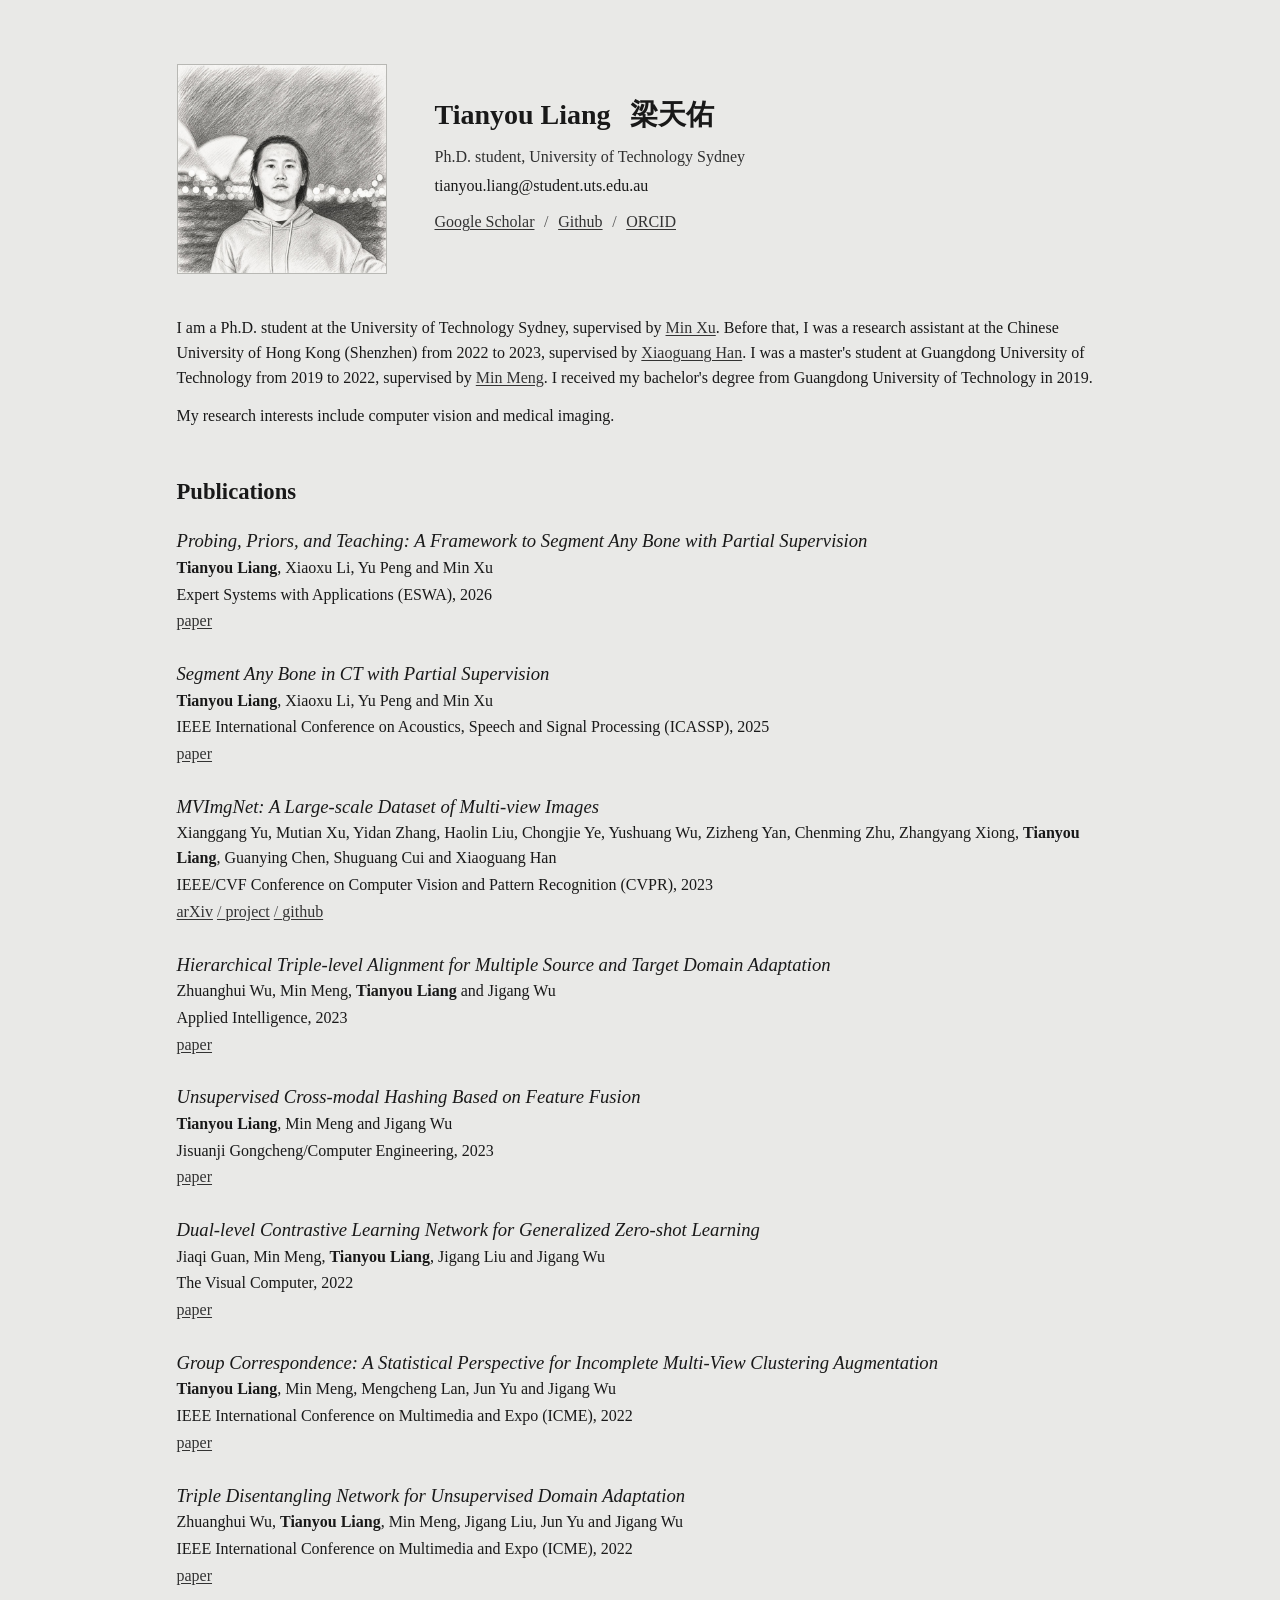
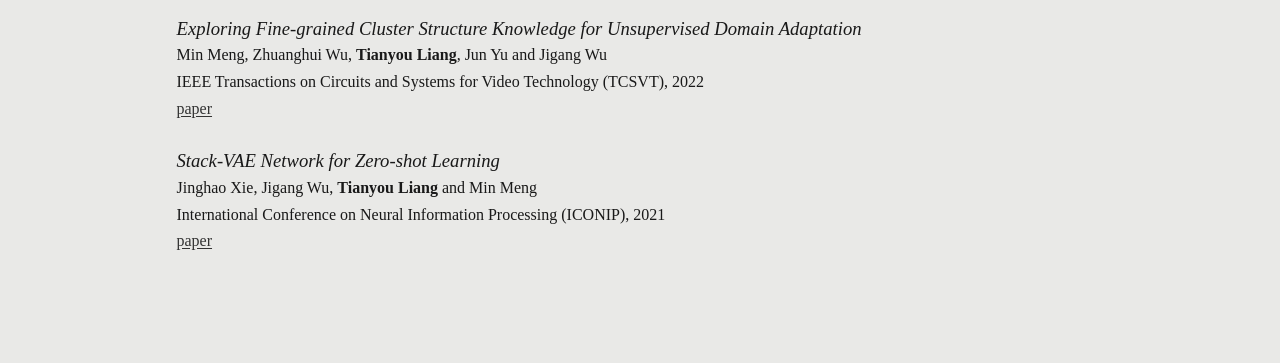
==== index.html @ b24a8543 "v1 of my personal page" ====
<!doctype html>
<html lang="en">
  <head>
    <meta charset="utf-8">
    <meta name="viewport" content="width=device-width, initial-scale=1">
    <meta name="description" content="Tianyou Liang — Ph.D. student at the University of Technology Sydney.">
    <title>Tianyou Liang</title>
    <link rel="stylesheet" href="styles.css?v=20260820">
  </head>
  <body>
    <main>
      <header class="profile">
        <a class="portrait-link" href="colourful.html" aria-label="Open the colourful page">
          <img class="portrait" src="asserts/sketch.jpg" alt="Sketch portrait of Tianyou Liang">
        </a>

        <div class="identity">
          <p class="name">
            Tianyou Liang
            <a class="chinese-name" href="blank.html" lang="zh-Hans" aria-label="梁天佑">梁天佑</a>
          </p>
          <p class="position">Ph.D. student, University of Technology Sydney</p>
          <p class="email">tianyou.liang@student.uts.edu.au</p>
          <p class="profile-links">
            <a href="https://scholar.google.com/citations?hl=en&amp;user=-hVMukkAAAAJ&amp;view_op=list_works&amp;sortby=pubdate&amp;inst=8615794581978883182">Google Scholar</a>
            <span class="separator" aria-hidden="true">/</span>
            <a href="https://github.com/iTomxy">Github</a>
            <span class="separator" aria-hidden="true">/</span>
            <a href="https://orcid.org/my-orcid?orcid=0000-0002-2213-3029">ORCID</a>
          </p>
        </div>
      </header>

      <section class="introduction" aria-label="Introduction">
        <p>
          I am a Ph.D. student at the University of Technology Sydney, supervised by
          <a href="https://scholar.google.com/citations?user=Ac6VCMkAAAAJ&amp;hl=en&amp;inst=8615794581978883182">Min Xu</a>.
          Before that, I was a research assistant at the Chinese University of Hong Kong (Shenzhen) from 2022 to 2023, supervised by
          <a href="https://scholar.google.com/citations?user=z-rqsR4AAAAJ&amp;hl=en&amp;inst=8615794581978883182">Xiaoguang Han</a>.
          I was a master's student at Guangdong University of Technology from 2019 to 2022, supervised by
          <a href="https://scholar.google.com/citations?hl=en&amp;user=vqMyI8sAAAAJ&amp;view_op=list_works&amp;sortby=pubdate&amp;inst=8615794581978883182">Min Meng</a>.
          I received my bachelor's degree from Guangdong University of Technology in 2019.
        </p>
        <p>
          My research interests include computer vision and medical imaging.
        </p>
      </section>

      <section aria-labelledby="publications-heading">
        <h1 class="section-heading" id="publications-heading">Publications</h1>

        <ol class="publication-list">
          <li class="publication">
            <p class="paper-title">Probing, Priors, and Teaching: A Framework to Segment Any Bone with Partial Supervision</p>
            <p class="paper-authors"><strong>Tianyou Liang</strong>, Xiaoxu Li, Yu Peng and Min Xu</p>
            <p class="paper-venue">Expert Systems with Applications (ESWA), 2026</p>
            <p class="paper-links">
              <a href="https://www.sciencedirect.com/science/article/pii/S095741742601674X">paper</a>
            </p>
          </li>

          <li class="publication">
            <p class="paper-title">Segment Any Bone in CT with Partial Supervision</p>
            <p class="paper-authors"><strong>Tianyou Liang</strong>, Xiaoxu Li, Yu Peng and Min Xu</p>
            <p class="paper-venue">IEEE International Conference on Acoustics, Speech and Signal Processing (ICASSP), 2025</p>
            <p class="paper-links">
              <a href="https://ieeexplore.ieee.org/abstract/document/10890755">paper</a>
            </p>
          </li>

          <li class="publication">
            <p class="paper-title">MVImgNet: A Large-scale Dataset of Multi-view Images</p>
            <p class="paper-authors">Xianggang Yu, Mutian Xu, Yidan Zhang, Haolin Liu, Chongjie Ye, Yushuang Wu, Zizheng Yan, Chenming Zhu, Zhangyang Xiong, <strong>Tianyou Liang</strong>, Guanying Chen, Shuguang Cui and Xiaoguang Han</p>
            <p class="paper-venue">IEEE/CVF Conference on Computer Vision and Pattern Recognition (CVPR), 2023</p>
            <p class="paper-links">
              <a href="https://arxiv.org/abs/2303.06042">arXiv</a>
              <a href="https://gaplab.cuhk.edu.cn/projects/MVImgNet/">project</a>
              <a href="https://github.com/GAP-LAB-CUHK-SZ/MVImgNet">github</a>
            </p>
          </li>

          <li class="publication">
            <p class="paper-title">Hierarchical Triple-level Alignment for Multiple Source and Target Domain Adaptation</p>
            <p class="paper-authors">Zhuanghui Wu, Min Meng, <strong>Tianyou Liang</strong> and Jigang Wu</p>
            <p class="paper-venue">Applied Intelligence, 2023</p>
            <p class="paper-links">
              <a href="https://link.springer.com/article/10.1007/s10489-022-03638-6">paper</a>
            </p>
          </li>

          <li class="publication">
            <p class="paper-title">Unsupervised Cross-modal Hashing Based on Feature Fusion</p>
            <p class="paper-authors"><strong>Tianyou Liang</strong>, Min Meng and Jigang Wu</p>
            <p class="paper-venue">Jisuanji Gongcheng/Computer Engineering, 2023</p>
            <p class="paper-links">
              <a href="https://gdut.cnpereading.com/en/publications/unsupervised-cross-modal-hashing-based-on-feature-fusion/">paper</a>
            </p>
          </li>

          <li class="publication">
            <p class="paper-title">Dual-level Contrastive Learning Network for Generalized Zero-shot Learning</p>
            <p class="paper-authors">Jiaqi Guan, Min Meng, <strong>Tianyou Liang</strong>, Jigang Liu and Jigang Wu</p>
            <p class="paper-venue">The Visual Computer, 2022</p>
            <p class="paper-links">
              <a href="https://link.springer.com/article/10.1007/s00371-022-02539-6">paper</a>
            </p>
          </li>

          <li class="publication">
            <p class="paper-title">Group Correspondence: A Statistical Perspective for Incomplete Multi-View Clustering Augmentation</p>
            <p class="paper-authors"><strong>Tianyou Liang</strong>, Min Meng, Mengcheng Lan, Jun Yu and Jigang Wu</p>
            <p class="paper-venue">IEEE International Conference on Multimedia and Expo (ICME), 2022</p>
            <p class="paper-links">
              <a href="https://ieeexplore.ieee.org/abstract/document/9859709/">paper</a>
            </p>
          </li>

          <li class="publication">
            <p class="paper-title">Triple Disentangling Network for Unsupervised Domain Adaptation</p>
            <p class="paper-authors">Zhuanghui Wu, <strong>Tianyou Liang</strong>, Min Meng, Jigang Liu, Jun Yu and Jigang Wu</p>
            <p class="paper-venue">IEEE International Conference on Multimedia and Expo (ICME), 2022</p>
            <p class="paper-links">
              <a href="https://ieeexplore.ieee.org/abstract/document/9859612/">paper</a>
            </p>
          </li>

          <li class="publication">
            <p class="paper-title">Exploring Fine-grained Cluster Structure Knowledge for Unsupervised Domain Adaptation</p>
            <p class="paper-authors">Min Meng, Zhuanghui Wu, <strong>Tianyou Liang</strong>, Jun Yu and Jigang Wu</p>
            <p class="paper-venue">IEEE Transactions on Circuits and Systems for Video Technology (TCSVT), 2022</p>
            <p class="paper-links">
              <a href="https://ieeexplore.ieee.org/abstract/document/9713837/">paper</a>
            </p>
          </li>

          <li class="publication">
            <p class="paper-title">Stack-VAE Network for Zero-shot Learning</p>
            <p class="paper-authors">Jinghao Xie, Jigang Wu, <strong>Tianyou Liang</strong> and Min Meng</p>
            <p class="paper-venue">International Conference on Neural Information Processing (ICONIP), 2021</p>
            <p class="paper-links">
              <a href="https://link.springer.com/chapter/10.1007/978-3-030-92273-3_21">paper</a>
            </p>
          </li>

          <!--
          Copy this item for each publication:

          <li class="publication">
            <p class="paper-title">Paper title</p>
            <p class="paper-authors">First Author, <strong>Tianyou Liang</strong>, Other Author</p>
            <p class="paper-venue">Venue, Year</p>
            <p class="paper-links">
              <a href="https://example.com/paper">Paper</a>
              <a href="https://example.com/code">Code</a>
              <a href="https://example.com/project">Project page</a>
            </p>
          </li>
          -->
        </ol>
      </section>
    </main>
  </body>
</html>
---- styles.css ----
:root {
  color-scheme: light;
  --ink: #191919;
  --muted-ink: #555;
  --paper: #e9e9e7;
  --rule: #c9c9c5;
}

* {
  box-sizing: border-box;
}

html {
  font-size: 16px;
}

body {
  margin: 0;
  overflow-x: hidden;
  background: var(--paper);
  color: var(--ink);
  font-family: "Times New Roman", Times, serif;
  font-size: 12pt;
  line-height: 1.55;
}

main {
  width: calc(100% - 48px);
  max-width: 927px;
  margin: 0 auto;
  padding: 64px 0 80px;
}

a {
  color: #333;
  text-underline-offset: 0.14em;
}

a:hover {
  color: #000;
}

.profile {
  display: grid;
  grid-template-columns: 210px 1fr;
  gap: 48px;
  align-items: center;
  margin-bottom: 42px;
}

.portrait-link {
  display: block;
  color: inherit;
  line-height: 0;
  text-decoration: none;
}

.portrait {
  display: block;
  width: 210px;
  height: 210px;
  border: 1px solid #b8b8b4;
  object-fit: cover;
}

.identity p {
  margin: 5px 0;
}

.identity {
  min-width: 0;
}

.identity .name {
  margin: 0 0 13px;
  font-size: 21pt;
  font-weight: 700;
  line-height: 1.2;
}

.identity .chinese-name {
  margin-left: 0.45em;
  color: inherit;
  text-decoration: none;
}

.identity .position {
  color: #2f2f2f;
  overflow-wrap: anywhere;
}

.identity .email {
  overflow-wrap: anywhere;
}

.identity .profile-links {
  margin-top: 11px;
}

.profile-links .separator {
  margin: 0 0.35em;
  color: var(--muted-ink);
}

.introduction {
  margin-bottom: 45px;
}

.introduction p {
  margin: 0 0 14px;
}

.section-heading {
  margin: 0 0 21px;
  font-size: 17pt;
  font-weight: 700;
}

.publication-list {
  margin: 0;
  padding: 0;
  list-style: none;
}

.publication {
  margin: 0 0 29px;
}

.paper-title {
  margin: 0 0 3px;
  font-size: 14pt;
  font-weight: 400;
  font-style: italic;
  line-height: 1.2;
}

.paper-authors,
.paper-venue,
.paper-links {
  margin: 2px 0;
}

.paper-links a + a::before {
  content: " / ";
  color: var(--muted-ink);
  text-decoration: none;
}

.empty-state {
  color: var(--muted-ink);
  font-style: italic;
}

@media (max-width: 600px) {
  main {
    width: calc(100% - 32px);
    padding-top: 34px;
  }

  .profile {
    grid-template-columns: 132px 1fr;
    gap: 22px;
    margin-bottom: 32px;
  }

  .portrait {
    width: 132px;
    height: 162px;
  }

  .identity .name {
    font-size: 17pt;
  }

}

@media (max-width: 410px) {
  .profile {
    grid-template-columns: 1fr;
    gap: 20px;
  }

  .portrait {
    width: min(210px, 100%);
    height: auto;
  }
}
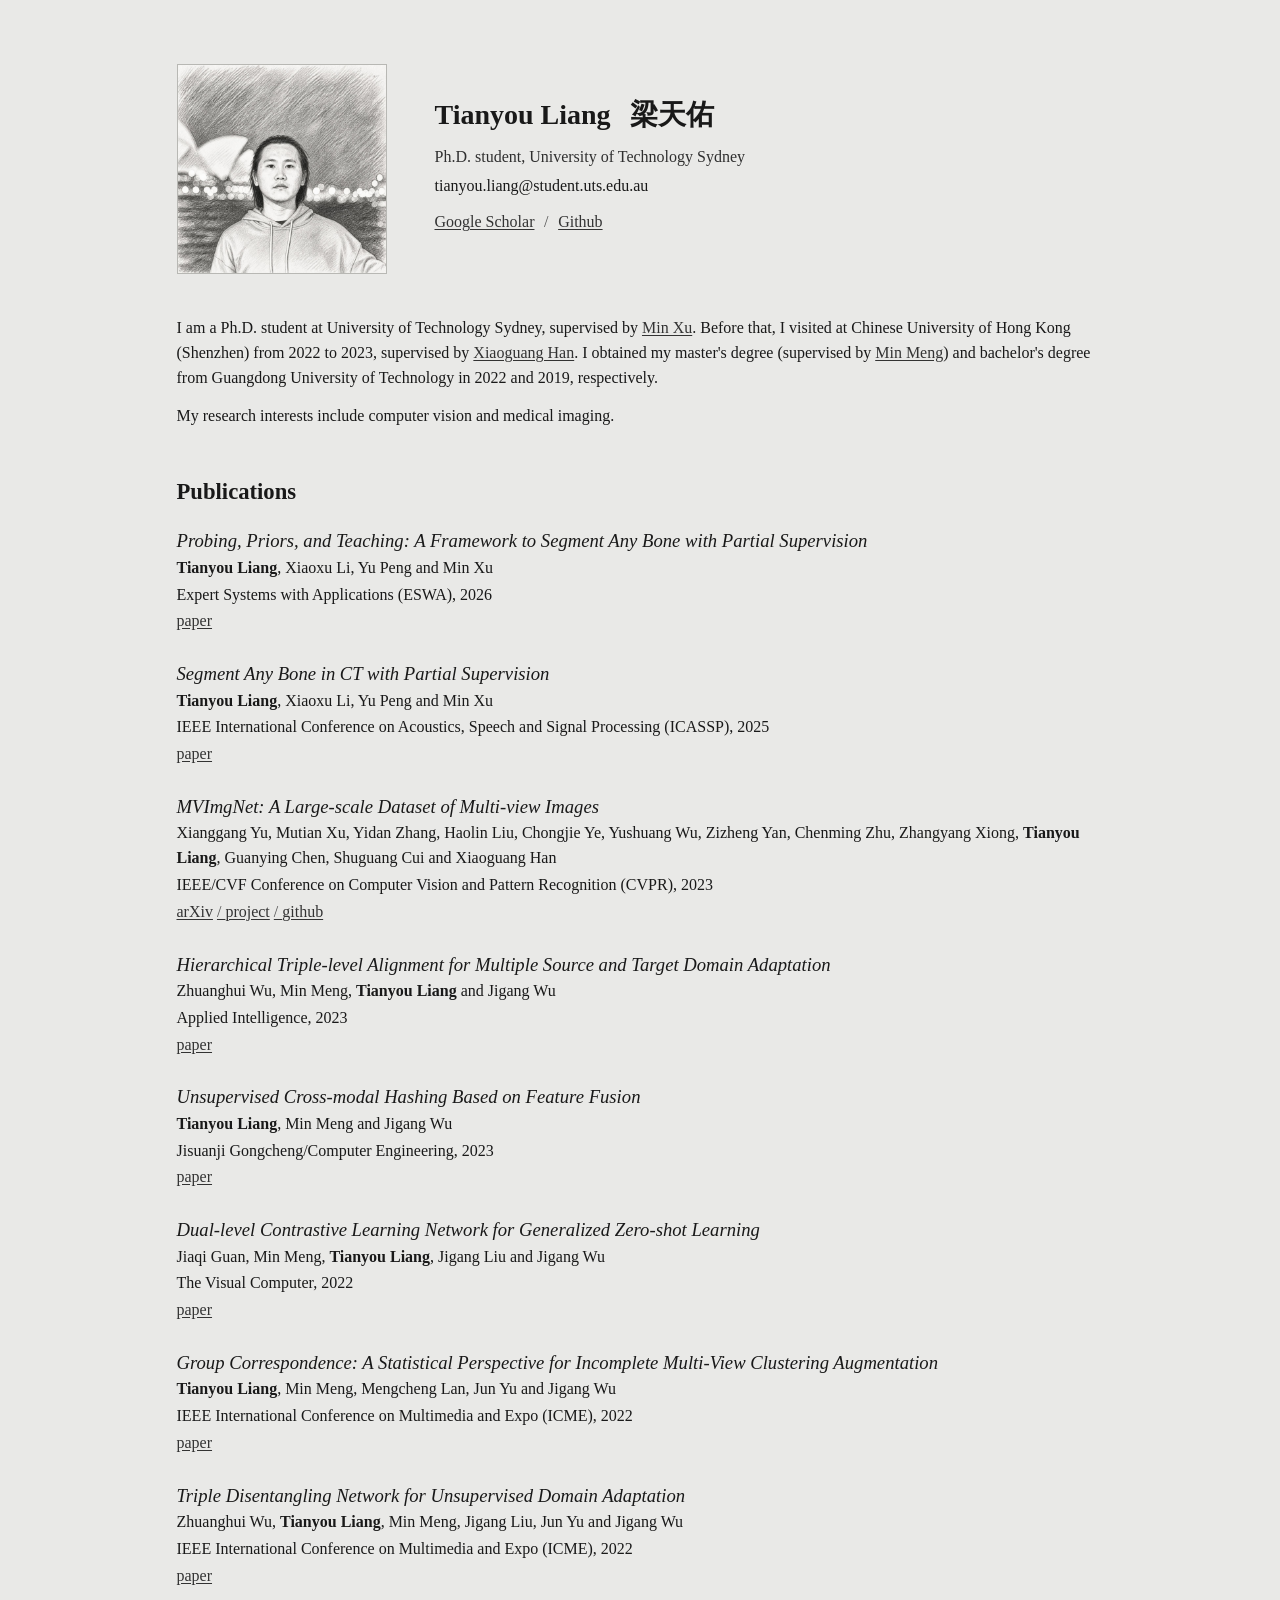
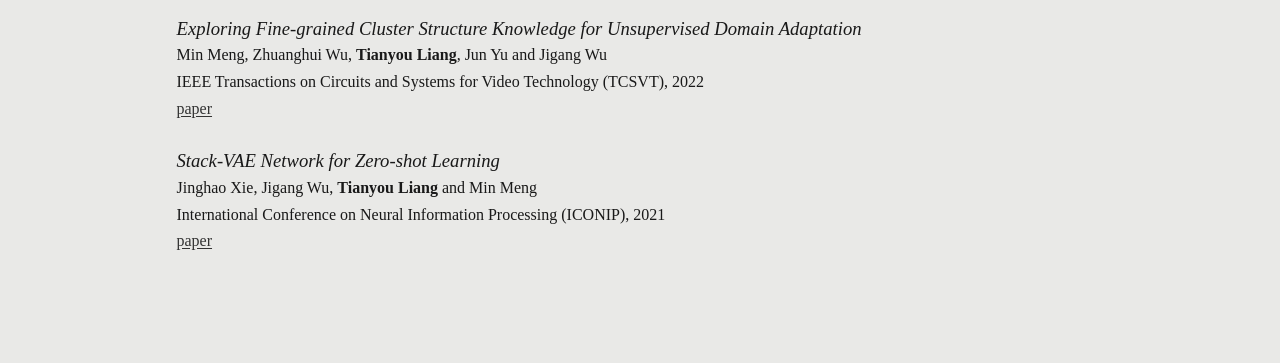
==== commit e9971e4b: "upd bio & hidden page, robust empty colour blank.html: transparent char colourful.html: upd layout &" ====
--- a/index.html
+++ b/index.html
@@ -3,15 +3,15 @@
   <head>
     <meta charset="utf-8">
     <meta name="viewport" content="width=device-width, initial-scale=1">
-    <meta name="description" content="Tianyou Liang — Ph.D. student at the University of Technology Sydney.">
+    <meta name="description" content="Tianyou Liang's personal website.">
     <title>Tianyou Liang</title>
     <link rel="stylesheet" href="styles.css?v=20260820">
   </head>
   <body>
     <main>
       <header class="profile">
-        <a class="portrait-link" href="colourful.html" aria-label="Open the colourful page">
-          <img class="portrait" src="asserts/sketch.jpg" alt="Sketch portrait of Tianyou Liang">
+        <a class="portrait-link" href="colourful.html" aria-label="Hidden Me">
+          <img class="portrait" src="asserts/sketch.jpg" alt="me">
         </a>
 
         <div class="identity">
@@ -25,21 +25,21 @@
             <a href="https://scholar.google.com/citations?hl=en&amp;user=-hVMukkAAAAJ&amp;view_op=list_works&amp;sortby=pubdate&amp;inst=8615794581978883182">Google Scholar</a>
             <span class="separator" aria-hidden="true">/</span>
             <a href="https://github.com/iTomxy">Github</a>
-            <span class="separator" aria-hidden="true">/</span>
-            <a href="https://orcid.org/my-orcid?orcid=0000-0002-2213-3029">ORCID</a>
+            <!-- <span class="separator" aria-hidden="true">/</span>
+            <a href="https://orcid.org/my-orcid?orcid=0000-0002-2213-3029">ORCID</a> -->
           </p>
         </div>
       </header>
 
       <section class="introduction" aria-label="Introduction">
         <p>
-          I am a Ph.D. student at the University of Technology Sydney, supervised by
+          I am a Ph.D. student at University of Technology Sydney, supervised by
           <a href="https://scholar.google.com/citations?user=Ac6VCMkAAAAJ&amp;hl=en&amp;inst=8615794581978883182">Min Xu</a>.
-          Before that, I was a research assistant at the Chinese University of Hong Kong (Shenzhen) from 2022 to 2023, supervised by
+          Before that, I visited at Chinese University of Hong Kong (Shenzhen) from 2022 to 2023, supervised by
           <a href="https://scholar.google.com/citations?user=z-rqsR4AAAAJ&amp;hl=en&amp;inst=8615794581978883182">Xiaoguang Han</a>.
-          I was a master's student at Guangdong University of Technology from 2019 to 2022, supervised by
-          <a href="https://scholar.google.com/citations?hl=en&amp;user=vqMyI8sAAAAJ&amp;view_op=list_works&amp;sortby=pubdate&amp;inst=8615794581978883182">Min Meng</a>.
-          I received my bachelor's degree from Guangdong University of Technology in 2019.
+          I obtained my master's degree (supervised by
+          <a href="https://scholar.google.com/citations?hl=en&amp;user=vqMyI8sAAAAJ&amp;view_op=list_works&amp;sortby=pubdate&amp;inst=8615794581978883182">Min Meng</a>)
+          and bachelor's degree from Guangdong University of Technology in 2022 and 2019, respectively.
         </p>
         <p>
           My research interests include computer vision and medical imaging.
